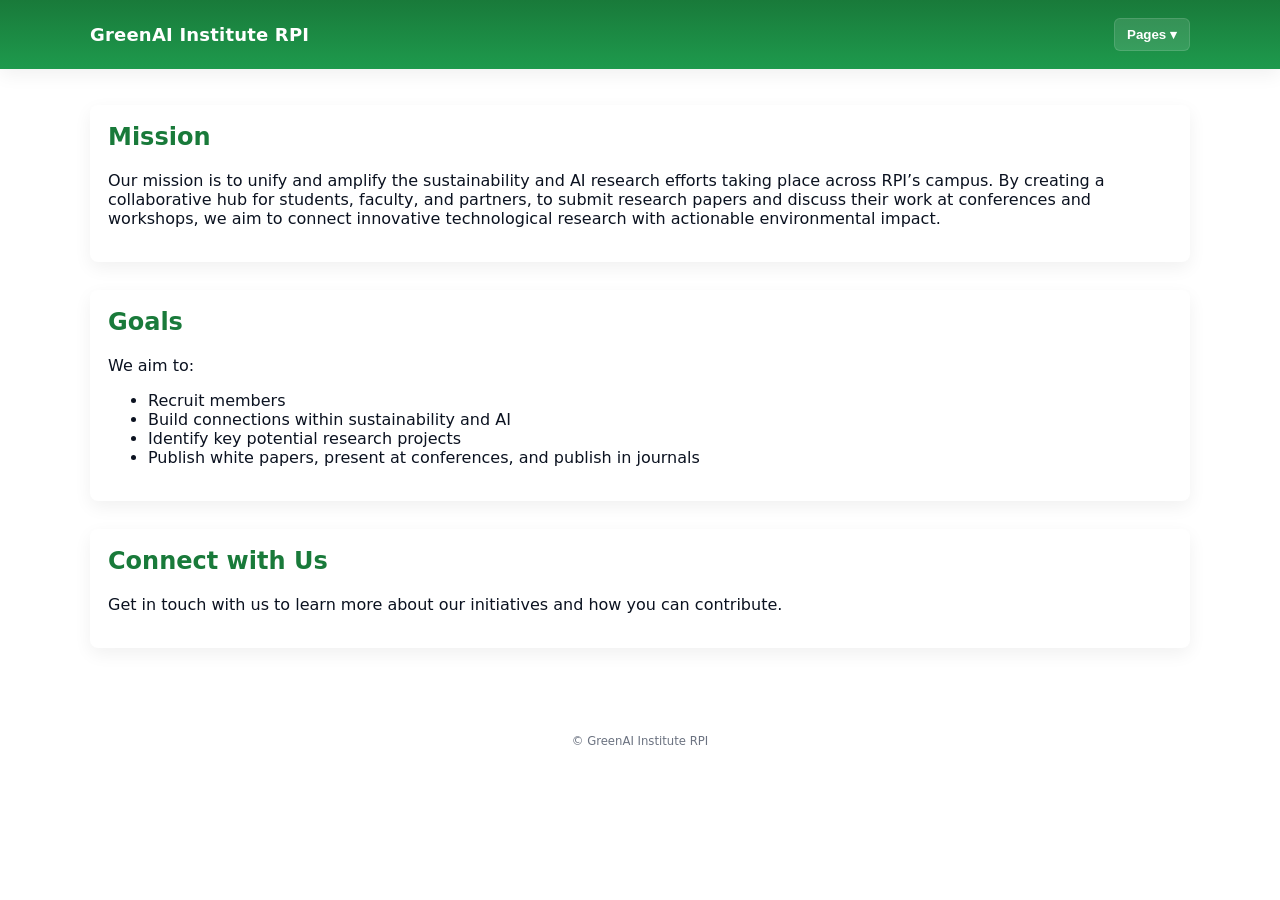
==== index.html @ e5d078e6 "add whitepaper html" ====
<!doctype html>
<html lang="en">
  <head>
    <meta charset="utf-8">
    <meta name="viewport" content="width=device-width, initial-scale=1">
    <title>GreenAI Institute RPI</title>
    <link rel="stylesheet" href="style.css">
  </head>
  <body>
    <header class="site-header">
      <div class="container header-inner">
        <div class="brand">GreenAI Institute RPI</div>
        <nav class="main-nav">
          <div class="nav-item">
            <button class="nav-button" aria-haspopup="true" aria-expanded="false">Pages ▾</button>
            <div class="dropdown" role="menu">
                <a href="whitepaper.html">Whitepaper</a>
            </div>
          </div>
        </nav>
      </div>
    </header>

    <main class="container content">
      <section id="mission">
        <h2>Mission</h2>
        <p>

          Our mission is to unify and amplify the sustainability and AI research efforts taking place across RPI’s campus. By creating a collaborative hub for students, faculty, and partners, to submit research papers and discuss their work at conferences and workshops, we aim to connect innovative technological research with actionable environmental impact. 

        </p>
      </section>

      <section id="goals">
        <h2>Goals</h2>
        <p>We aim to:</p>
        <ul class="goals-list">
          <li>Recruit members</li>
          <li>Build connections within sustainability and AI</li>
          <li>Identify key potential research projects</li>
          <li>Publish white papers, present at conferences, and publish in journals</li>
        </ul>
      </section>

      <section id="Connect with Us">
        <h2>Connect with Us</h2>
        <p>Get in touch with us to learn more about our initiatives and how you can contribute.</p>

      </section>
    </main>

    <footer class="site-footer container">
      <small>© GreenAI Institute RPI</small>
    </footer>

    <script>
      // Simple dropdown toggle with basic accessibility
      document.addEventListener('click', function(e) {
        var btn = e.target.closest('.nav-button');
        if (!btn) {
          document.querySelectorAll('.dropdown').forEach(d => d.classList.remove('open'));
          document.querySelectorAll('.nav-button').forEach(b => b.setAttribute('aria-expanded','false'));
          return;
        }
        var dd = btn.parentElement.querySelector('.dropdown');
        var isOpen = dd.classList.toggle('open');
        btn.setAttribute('aria-expanded', isOpen ? 'true' : 'false');
      });
    </script>
  </body>
</html>
---- style.css ----
:root{
  --green-600:#197a3a;
  --green-500:#1e9a4d;
  --muted:#6b7280;
  --bg:#ffffff;
  --max-width:1100px;
  --radius:8px;
  --shadow: 0 6px 18px rgba(7,10,11,0.06);
  font-family: Inter, system-ui, -apple-system, 'Segoe UI', Roboto, 'Helvetica Neue', Arial;
  color-scheme: light;
}

*{box-sizing:border-box}
html,body{height:100%;margin:0;background:var(--bg);color:#0b1220}
.container{max-width:var(--max-width);margin:0 auto;padding:0 20px}

/* Header / banner */
.site-header{
  background: linear-gradient(180deg, var(--green-600), var(--green-500));
  color:#fff;
  box-shadow: var(--shadow);
}
.header-inner{
  display:flex;
  align-items:center;
  justify-content:space-between;
  gap:16px;
  padding:18px 0;
}
.brand{
  font-weight:700;
  font-size:1.125rem;
  letter-spacing:0.2px;
}

/* Nav */
.main-nav{display:flex;align-items:center}
.nav-item{position:relative}
.nav-button{
  background:rgba(255,255,255,0.12);
  border:1px solid rgba(255,255,255,0.12);
  color:#fff;
  padding:8px 12px;
  border-radius:6px;
  font-weight:600;
  cursor:pointer;
  transition:background .15s, transform .06s;
}
.nav-button:hover{background:rgba(255,255,255,0.18)}
.nav-button:active{transform:translateY(1px)}

/* Dropdown */
.dropdown{
  position:absolute;
  right:0;
  top:calc(100% + 10px);
  min-width:160px;
  background:#fff;
  border-radius:8px;
  box-shadow:0 8px 24px rgba(11,17,23,0.08);
  overflow:hidden;
  opacity:0;
  transform:translateY(-6px);
  pointer-events:none;
  transition:opacity .18s, transform .18s;
}
.dropdown.open{
  opacity:1;
  transform:none;
  pointer-events:auto;
}
.dropdown a{
  display:block;
  padding:10px 14px;
  color:#0b1220;
  text-decoration:none;
  font-weight:600;
  border-bottom:1px solid #f1f5f9;
}
.dropdown a:last-child{border-bottom:0}
.dropdown a:hover{background:#f8fafc}

/* Main content */
.content{padding:36px 0}
.content h2{margin-top:0;color:var(--green-600)}
.content section{margin-bottom:28px;background:#fff;border-radius:8px;padding:18px;box-shadow:var(--shadow)}

/* Footer */
.site-footer{padding:20px 0;color:var(--muted);text-align:center;font-size:.875rem}

/* Responsive */
@media (max-width:700px){
  .header-inner{flex-direction:column;align-items:flex-start;gap:10px}
  .dropdown{right:unset;left:0}
}
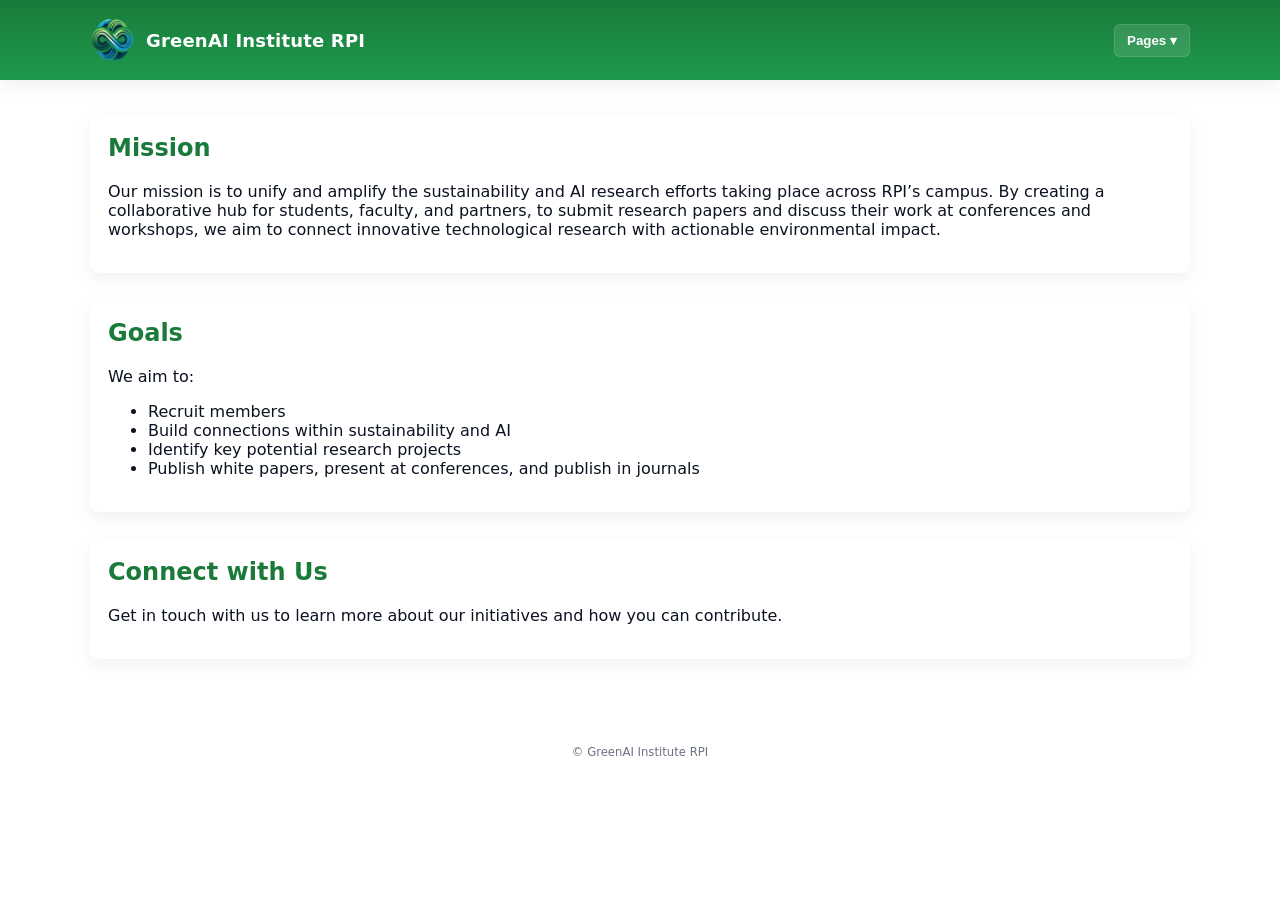
==== commit a9b0040c: "add in logo" ====
--- a/index.html
+++ b/index.html
@@ -1,15 +1,19 @@
 <!doctype html>
 <html lang="en">
-  <head>
+    <head>
     <meta charset="utf-8">
     <meta name="viewport" content="width=device-width, initial-scale=1">
     <title>GreenAI Institute RPI</title>
     <link rel="stylesheet" href="style.css">
+    <style>
+      .brand{display:flex;align-items:center;gap:12px}
+      .brand-logo{height:44px;width:auto;display:block;border-radius:6px}
+    </style>
   </head>
   <body>
     <header class="site-header">
       <div class="container header-inner">
-        <div class="brand">GreenAI Institute RPI</div>
+        <div class="brand"><img src="documents/logo.png" alt="GreenAI logo" class="brand-logo">GreenAI Institute RPI</div>
         <nav class="main-nav">
           <div class="nav-item">
             <button class="nav-button" aria-haspopup="true" aria-expanded="false">Pages ▾</button>
@@ -68,4 +72,4 @@
       });
     </script>
   </body>
-</html>+</html>
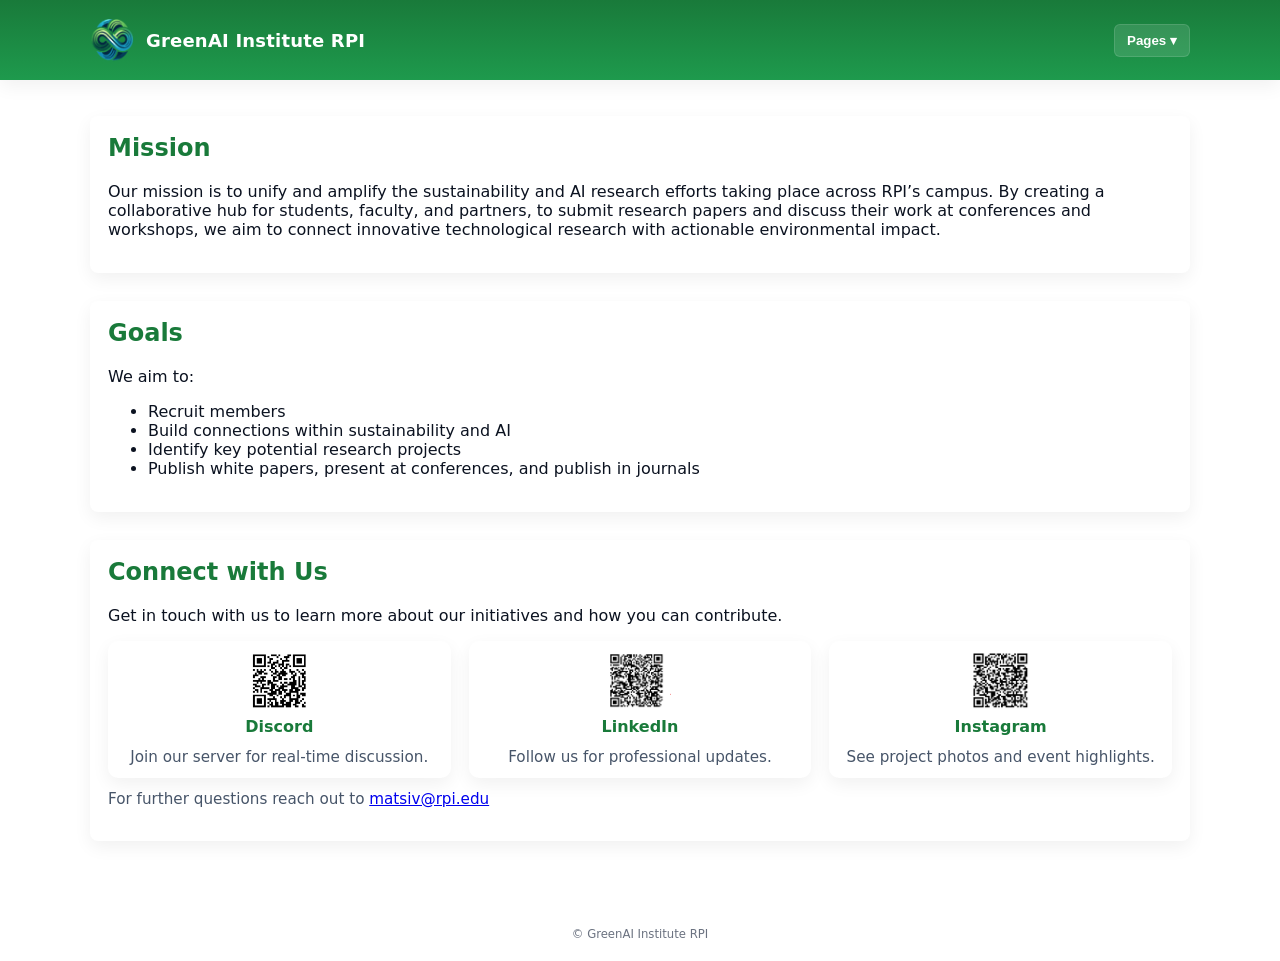
==== commit 530fc730: "reach out" ====
--- a/index.html
+++ b/index.html
@@ -8,6 +8,11 @@
     <style>
       .brand{display:flex;align-items:center;gap:12px}
       .brand-logo{height:44px;width:auto;display:block;border-radius:6px}
+      .connect-grid{display:flex;gap:18px;align-items:flex-start;flex-wrap:wrap;margin-top:8px}
+      .connect-item{flex:1 1 180px;background:#fff;padding:12px;border-radius:10px;box-shadow:0 6px 18px rgba(7,10,11,0.06);text-align:center}
+      .connect-item img{height:56px;width:auto;display:block;margin:0 auto 8px}
+      .connect-label{display:block;font-weight:700;color:var(--green-600,#197a3a);margin-bottom:6px}
+      .connect-contact{margin-top:12px;font-size:.95rem;color:#475569}
     </style>
   </head>
   <body>
@@ -50,6 +55,28 @@
         <h2>Connect with Us</h2>
         <p>Get in touch with us to learn more about our initiatives and how you can contribute.</p>
 
+        <div class="connect-grid">
+          <div class="connect-item">
+            <img src="documents/discord.png" alt="Discord">
+            <span class="connect-label">Discord</span>
+            <div class="connect-contact">Join our server for real-time discussion.</div>
+          </div>
+
+          <div class="connect-item">
+            <img src="documents/linkedin.png" alt="LinkedIn">
+            <span class="connect-label">LinkedIn</span>
+            <div class="connect-contact">Follow us for professional updates.</div>
+          </div>
+
+          <div class="connect-item">
+            <img src="documents/instagram.png" alt="Instagram">
+            <span class="connect-label">Instagram</span>
+            <div class="connect-contact">See project photos and event highlights.</div>
+          </div>
+        </div>
+
+        <p class="connect-contact">For further questions reach out to <a href="mailto:matsiv@rpi.edu">matsiv@rpi.edu</a></p>
+
       </section>
     </main>
 
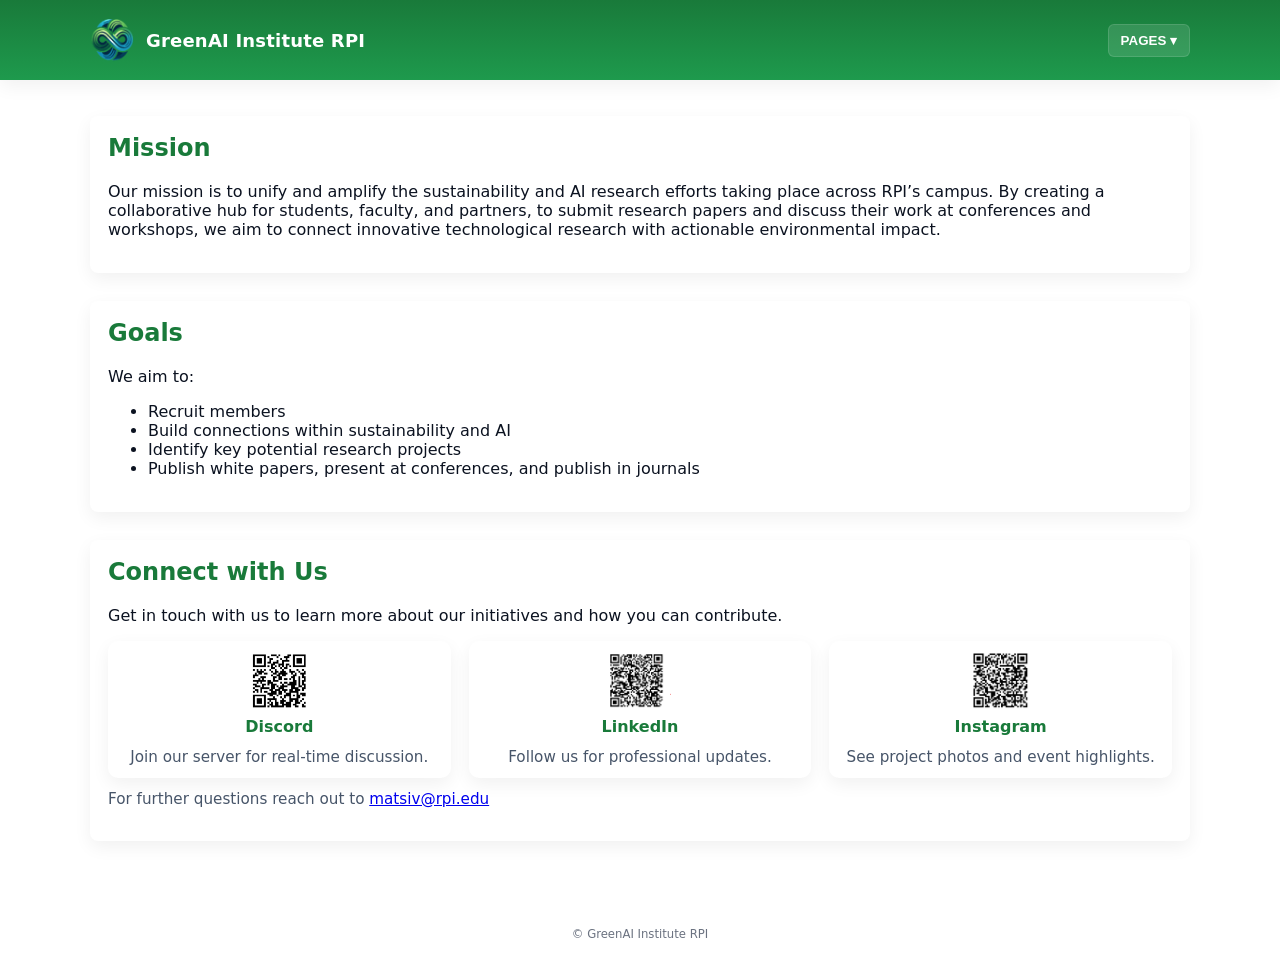
==== commit d0b86e02: "Change text to uppercase in navigation buttons" ====
--- a/index.html
+++ b/index.html
@@ -21,9 +21,9 @@
         <div class="brand"><img src="documents/logo.png" alt="GreenAI logo" class="brand-logo">GreenAI Institute RPI</div>
         <nav class="main-nav">
           <div class="nav-item">
-            <button class="nav-button" aria-haspopup="true" aria-expanded="false">Pages ▾</button>
+            <button class="nav-button" aria-haspopup="true" aria-expanded="false">PAGES ▾</button>
             <div class="dropdown" role="menu">
-                <a href="whitepaper.html">Whitepaper</a>
+                <a href="whitepaper.html">WHITEPAPER</a>
             </div>
           </div>
         </nav>
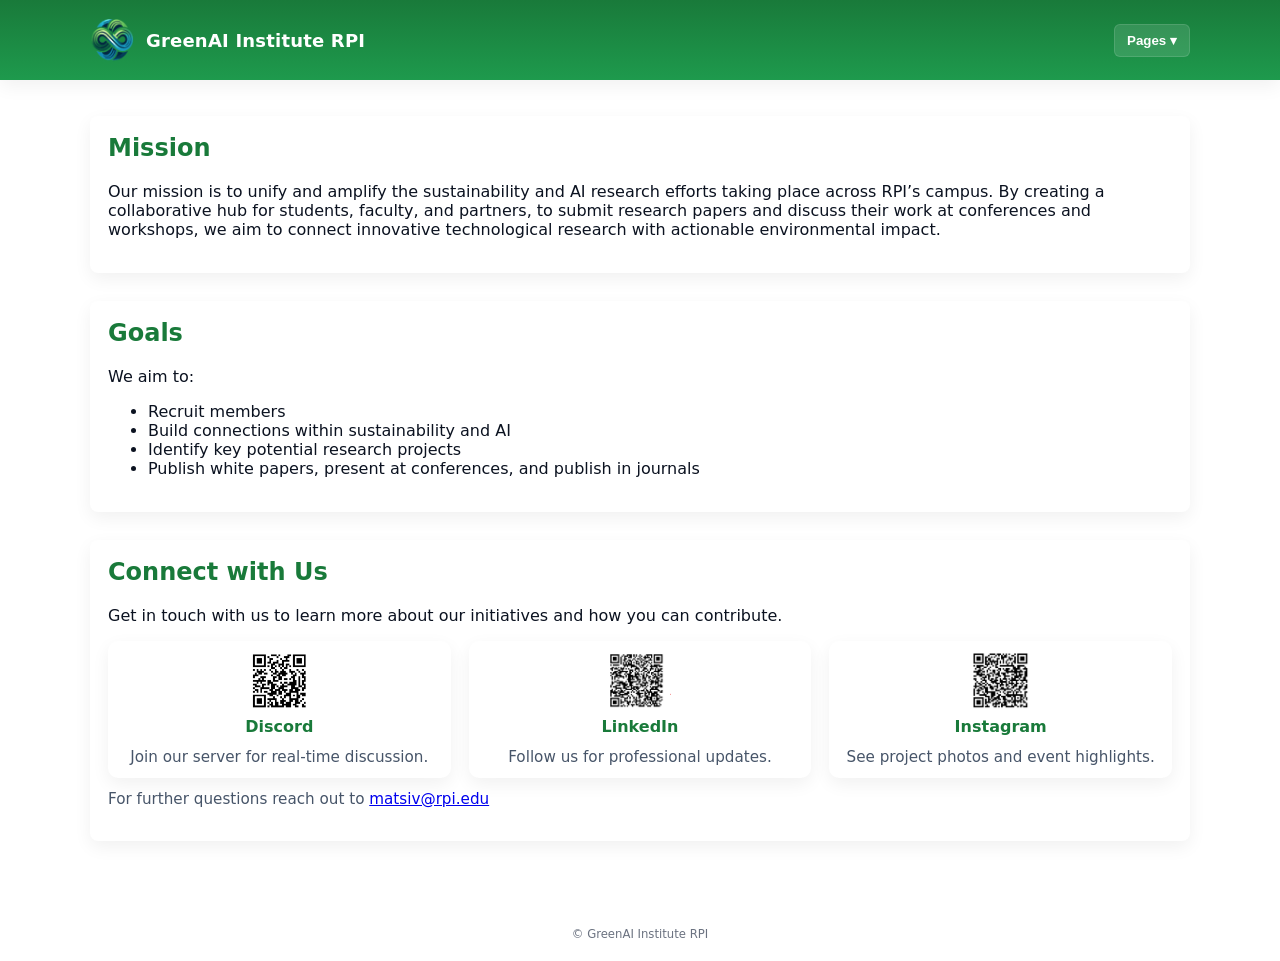
==== commit 4d0b15fe: "Correct capitalization in navigation items" ====
--- a/index.html
+++ b/index.html
@@ -21,9 +21,9 @@
         <div class="brand"><img src="documents/logo.png" alt="GreenAI logo" class="brand-logo">GreenAI Institute RPI</div>
         <nav class="main-nav">
           <div class="nav-item">
-            <button class="nav-button" aria-haspopup="true" aria-expanded="false">PAGES ▾</button>
+            <button class="nav-button" aria-haspopup="true" aria-expanded="false">Pages ▾</button>
             <div class="dropdown" role="menu">
-                <a href="whitepaper.html">WHITEPAPER</a>
+                <a href="whitepaper.html">Whitepaper</a>
             </div>
           </div>
         </nav>
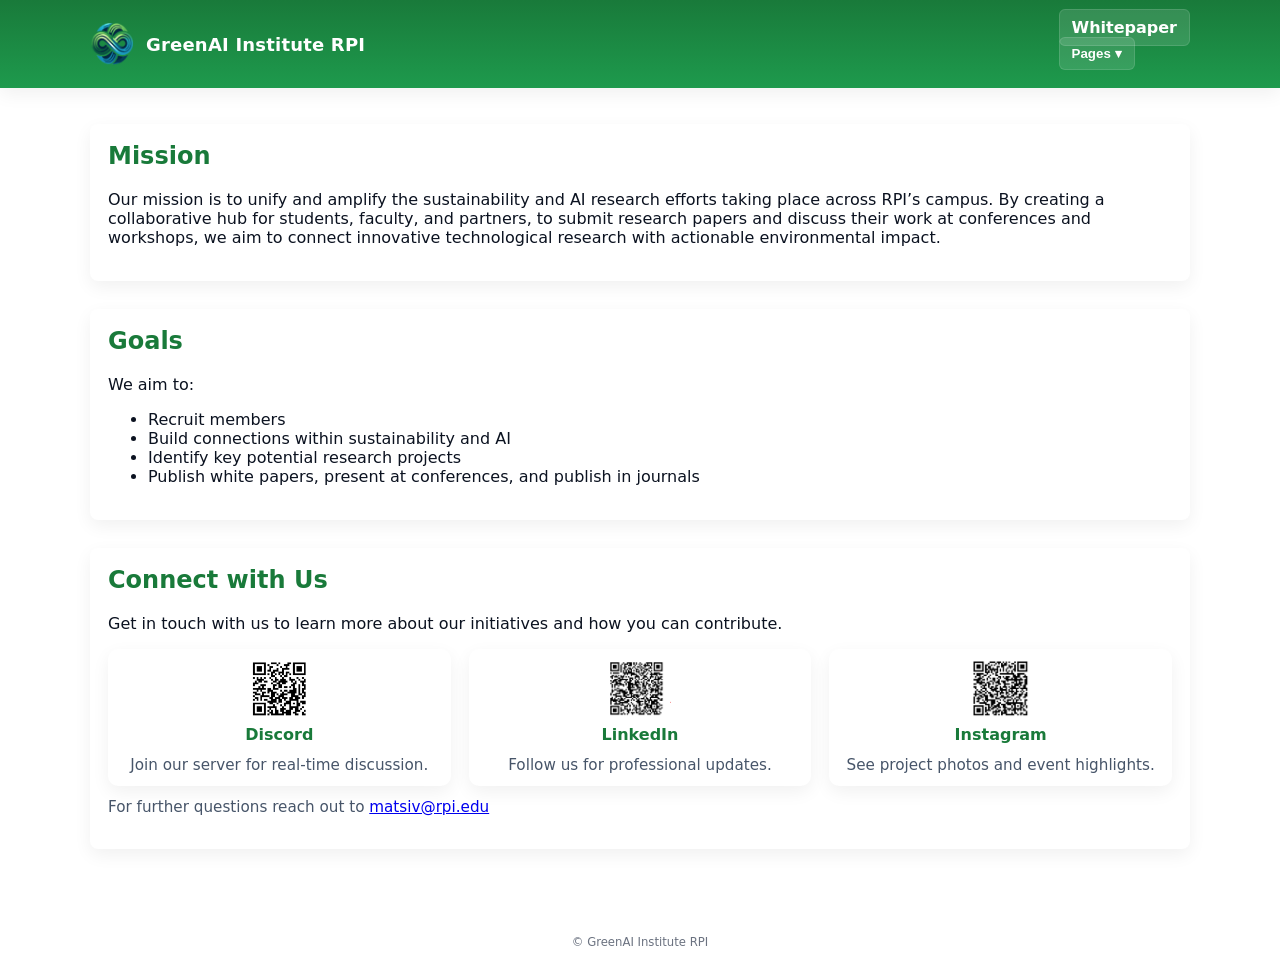
==== commit 2feffcb0: "w" ====
--- a/index.html
+++ b/index.html
@@ -21,6 +21,9 @@
         <div class="brand"><img src="documents/logo.png" alt="GreenAI logo" class="brand-logo">GreenAI Institute RPI</div>
         <nav class="main-nav">
           <div class="nav-item">
+          <div class="nav-item">
+            <a href="whitepaper.html" class="nav-button" style="text-decoration: none;">Whitepaper</a>
+          </div>
             <button class="nav-button" aria-haspopup="true" aria-expanded="false">Pages ▾</button>
             <div class="dropdown" role="menu">
                 <a href="whitepaper.html">Whitepaper</a>
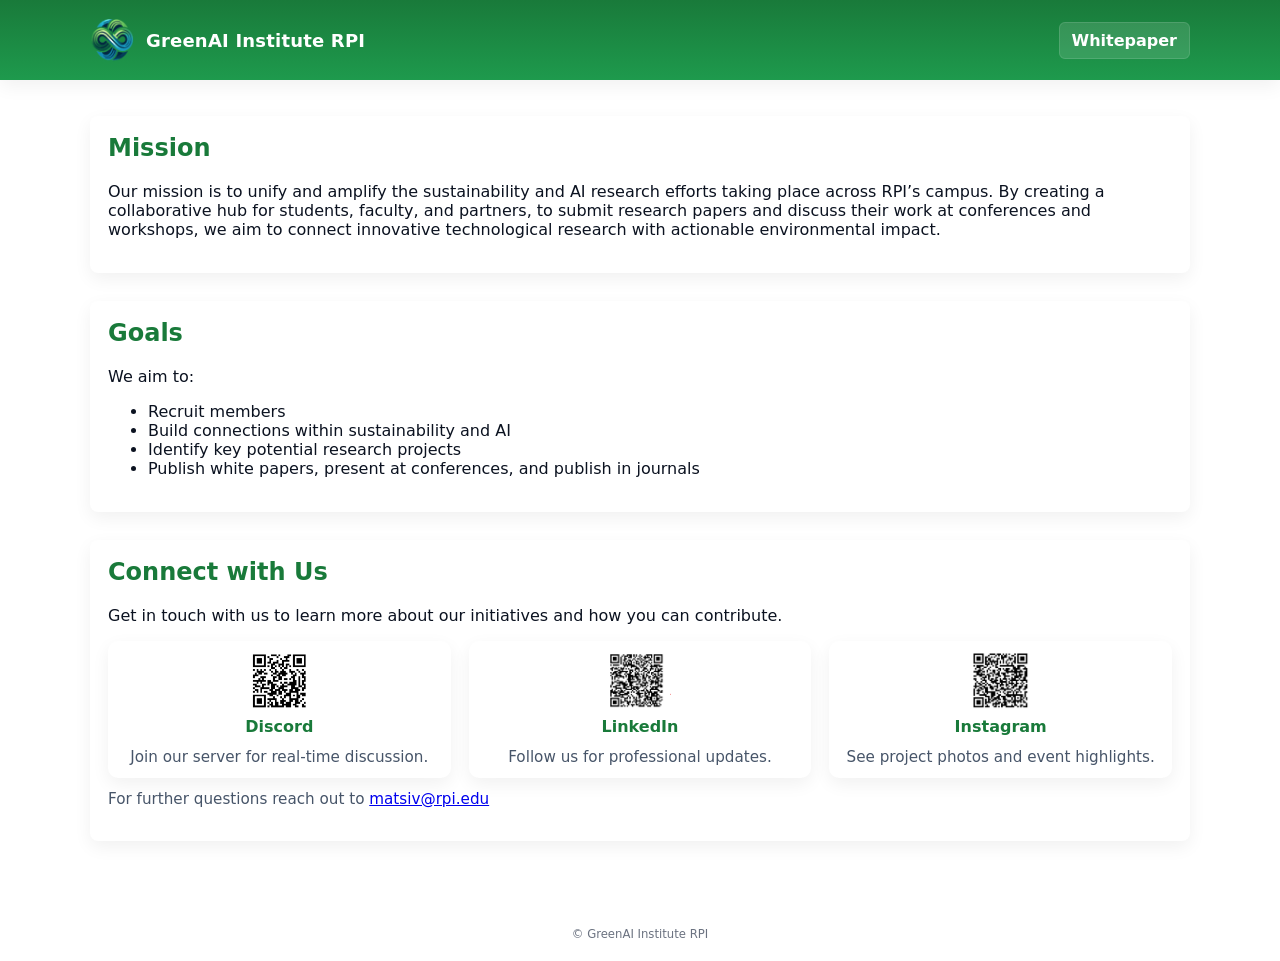
==== commit d56ffd24: "A whitepaper button" ====
--- a/index.html
+++ b/index.html
@@ -21,13 +21,7 @@
         <div class="brand"><img src="documents/logo.png" alt="GreenAI logo" class="brand-logo">GreenAI Institute RPI</div>
         <nav class="main-nav">
           <div class="nav-item">
-          <div class="nav-item">
             <a href="whitepaper.html" class="nav-button" style="text-decoration: none;">Whitepaper</a>
-          </div>
-            <button class="nav-button" aria-haspopup="true" aria-expanded="false">Pages ▾</button>
-            <div class="dropdown" role="menu">
-                <a href="whitepaper.html">Whitepaper</a>
-            </div>
           </div>
         </nav>
       </div>
